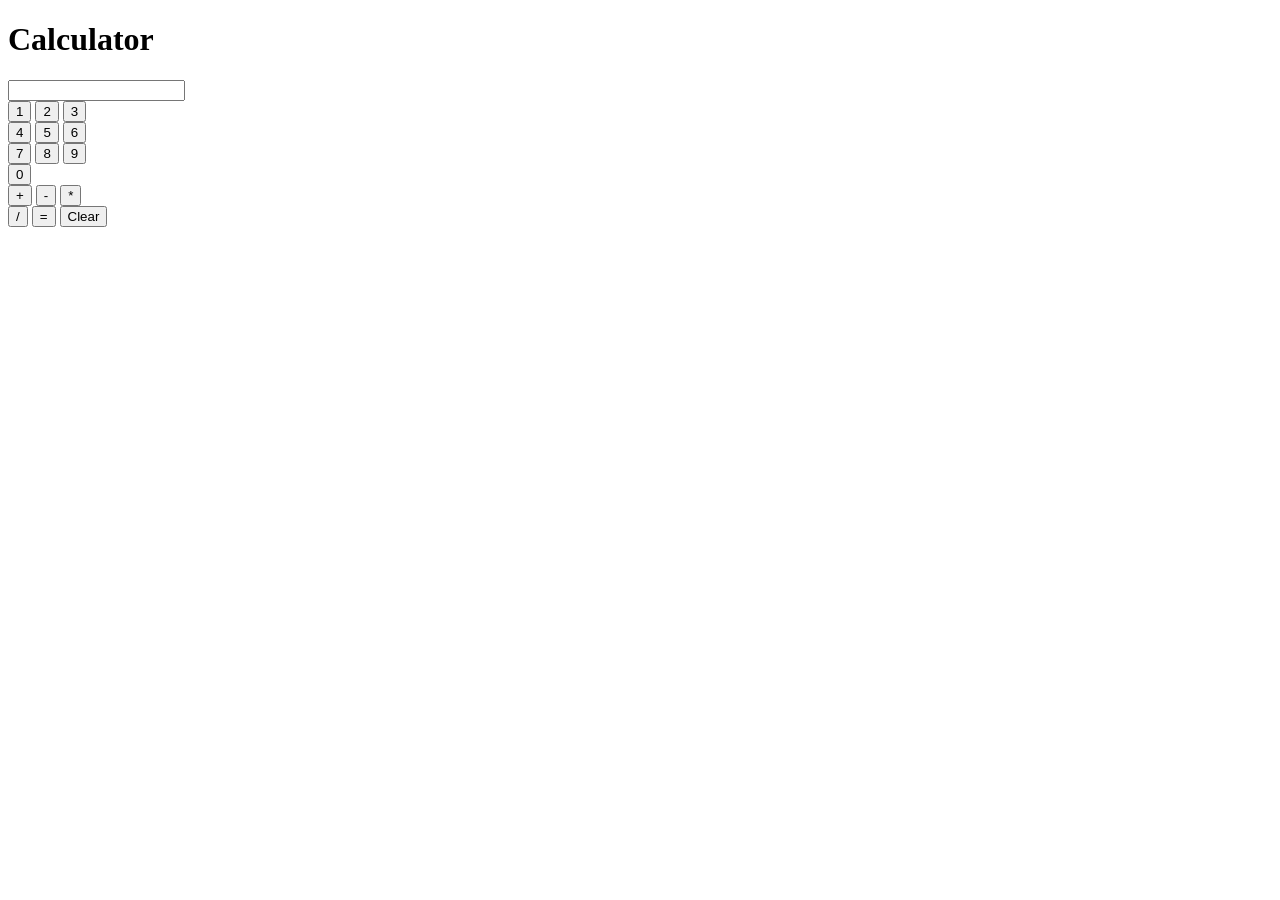
==== calulator-project.html @ 2109f804 "oops, forgot to start a repo. all buttons, input field created, function to populate input field wit" ====
<!DOCTYPE html>
<html>
  <head>
    <!-- <link rel="stylesheet" type="text/css" href="styles.css" /> -->
    <title>Page Title</title>
    <meta charset="UTF-8" />
  </head>
  <body>
    <h1>Calculator</h1>
    <div id="container">
      <input id="input" type= "text" value = "" />
      <br>
      <input type="button" id="one" value = "1" onclick = "insert(this)"></input>
      <input type="button" id="two" value = "2" onclick = "insert(this)"></input>
      <input type="button" id="three" value = "3" onclick = "insert(this)"></input>
      <br>
      <input type="button" id="four" value = "4" onclick = "insert(this)"></input>
      <input type="button" id="five" value = "5" onclick = "insert(this)"></input>
      <input type="button" id="six" value = "6" onclick = "insert(this)"></input>
      <br>
      <input type="button" id="seven" value = "7" onclick = "insert(this)"></input>
      <input type="button" id="eight" value = "8" onclick = "insert(this)"></input>
      <input type="button" id="nine" value = "9" onclick = "insert(this)"></input>
      <br>
      <input type="button" id="zero" value = "0" onclick = "insert(this)"></input>
      <br>
      <input type="button" id="add" value = "+" onclick = "operate(this)"></input>
      <input type="button" id="sub" value = "-" onclick = "operate(this)"></input>
      <input type="button" id="mult" value = "*" onclick = "operate(this)"></input>
      <br>
      <input type="button" id="divide" value = "/" onclick = "operate(this)"></input>
      <input type="button" id="equals" value = "=" onclick = "operate(this)"></input>
      <input type="button" id="clear" value = "Clear"></input>
      
    </div>
  </body>
  <script type="text/javascript" src="script.js"></script>
</html>
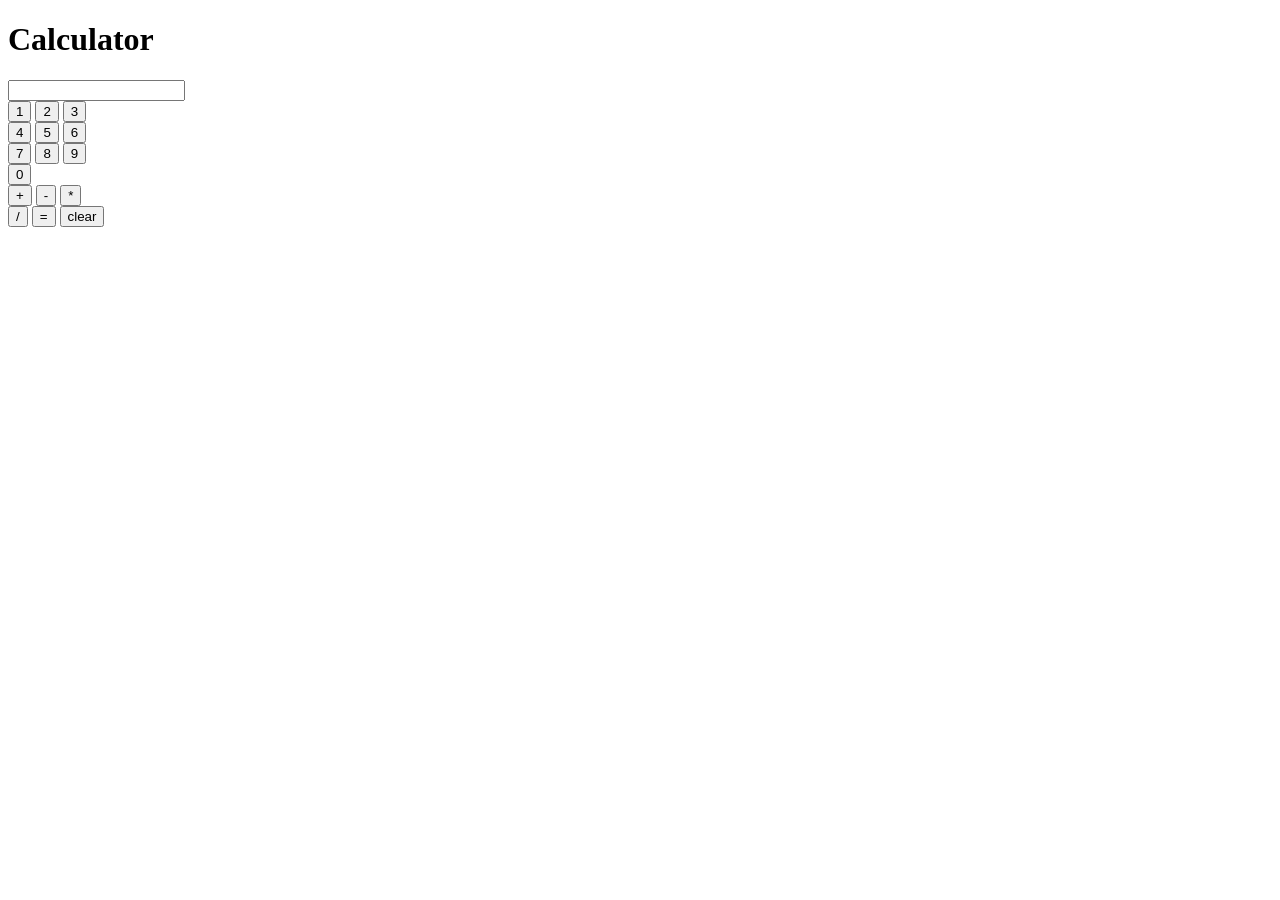
==== commit 03167d76: "change to form, allows reset/clear button" ====
--- a/calulator-project.html
+++ b/calulator-project.html
@@ -7,8 +7,8 @@
   </head>
   <body>
     <h1>Calculator</h1>
-    <div id="container">
-      <input id="input" type= "text" value = "" />
+    <form id="container">
+      <input id="input" type= "text" />
       <br>
       <input type="button" id="one" value = "1" onclick = "insert(this)"></input>
       <input type="button" id="two" value = "2" onclick = "insert(this)"></input>
@@ -30,9 +30,8 @@
       <br>
       <input type="button" id="divide" value = "/" onclick = "operate(this)"></input>
       <input type="button" id="equals" value = "=" onclick = "operate(this)"></input>
-      <input type="button" id="clear" value = "Clear"></input>
-      
-    </div>
+      <input type="reset" id="clear" value = "clear"></input>
+    </form>
   </body>
   <script type="text/javascript" src="script.js"></script>
 </html>
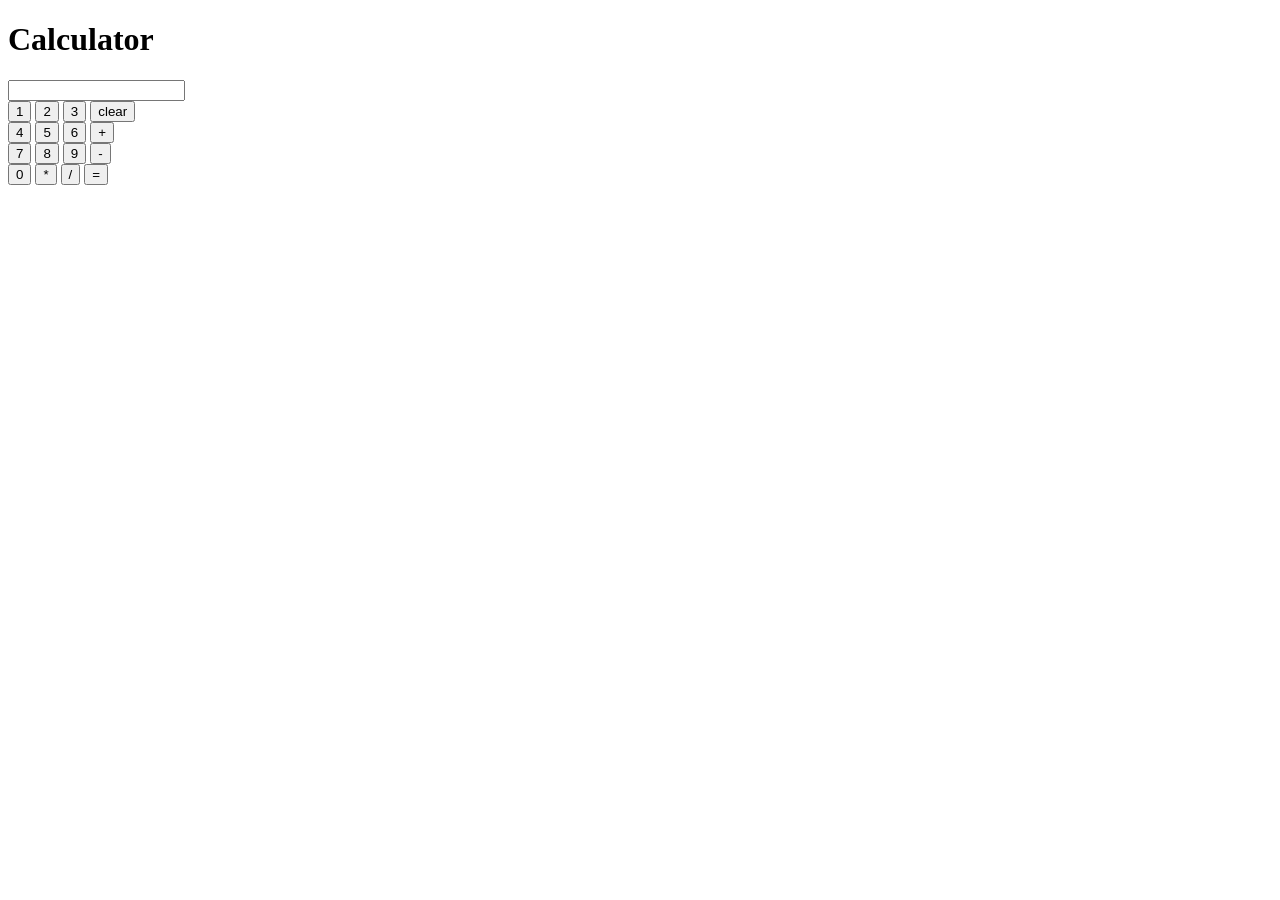
==== commit 744cb2ea: "move buttons around for better layout" ====
--- a/calulator-project.html
+++ b/calulator-project.html
@@ -13,24 +13,23 @@
       <input type="button" id="one" value = "1" onclick = "insert(this)"></input>
       <input type="button" id="two" value = "2" onclick = "insert(this)"></input>
       <input type="button" id="three" value = "3" onclick = "insert(this)"></input>
+      <input type="reset" id="clear" value = "clear"></input>
       <br>
       <input type="button" id="four" value = "4" onclick = "insert(this)"></input>
       <input type="button" id="five" value = "5" onclick = "insert(this)"></input>
       <input type="button" id="six" value = "6" onclick = "insert(this)"></input>
+      <input type="button" id="add" value = "+" onclick = "operate(this)"></input>
       <br>
       <input type="button" id="seven" value = "7" onclick = "insert(this)"></input>
       <input type="button" id="eight" value = "8" onclick = "insert(this)"></input>
       <input type="button" id="nine" value = "9" onclick = "insert(this)"></input>
+      <input type="button" id="sub" value = "-" onclick = "operate(this)"></input>
       <br>
       <input type="button" id="zero" value = "0" onclick = "insert(this)"></input>
-      <br>
-      <input type="button" id="add" value = "+" onclick = "operate(this)"></input>
-      <input type="button" id="sub" value = "-" onclick = "operate(this)"></input>
       <input type="button" id="mult" value = "*" onclick = "operate(this)"></input>
-      <br>
       <input type="button" id="divide" value = "/" onclick = "operate(this)"></input>
       <input type="button" id="equals" value = "=" onclick = "operate(this)"></input>
-      <input type="reset" id="clear" value = "clear"></input>
+      
     </form>
   </body>
   <script type="text/javascript" src="script.js"></script>
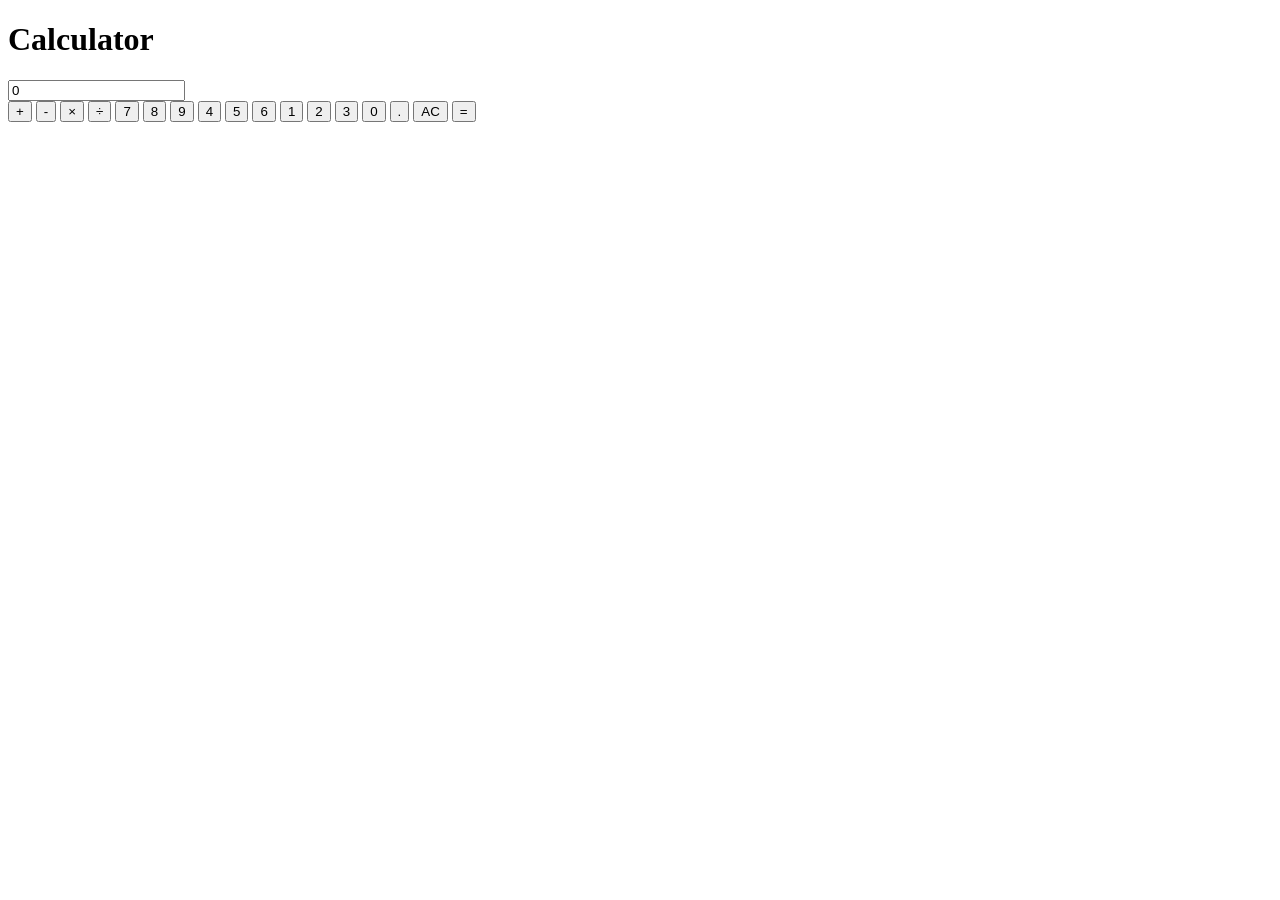
==== commit c32ca345: "started over, commented out old stuff incase. new approach as code was becoming unbearable to figure" ====
--- a/calulator-project.html
+++ b/calulator-project.html
@@ -7,8 +7,38 @@
   </head>
   <body>
     <h1>Calculator</h1>
-    <form id="container">
-      <input id="input" type= "text" />
+    <div class="calculator">
+      <input type="text" class="calcDisplay" value="0" placeholder="0" />
+
+      <div class="calcButts">
+        <button type="button" class="operator" value="+">+</button>
+        <button type="button" class="operator" value="-">-</button>
+        <button type="button" class="operator" value="*">&times;</button>
+        <button type="button" class="operator" value="/">&divide;</button>
+
+        <button type="button" value="7">7</button>
+        <button type="button" value="8">8</button>
+        <button type="button" value="9">9</button>
+
+        <button type="button" value="4">4</button>
+        <button type="button" value="5">5</button>
+        <button type="button" value="6">6</button>
+
+        <button type="button" value="1">1</button>
+        <button type="button" value="2">2</button>
+        <button type="button" value="3">3</button>
+
+        <button type="button" value="0">0</button>
+        <button type="button" class="decimal function" value=".">.</button>
+        <button type="button" class="allClear function" value="allClear">
+          AC
+        </button>
+
+        <button type="button" class="equal-sign operator" value="=">=</button>
+      </div>
+    </div>
+    <!-- <form id = "form" name = "form">
+      <input class = "input" type = "text" placeholder = "0" name = "displayResult" />
       <br>
       <input type="button" id="one" value = "1" onclick = "insert(this)"></input>
       <input type="button" id="two" value = "2" onclick = "insert(this)"></input>
@@ -18,19 +48,19 @@
       <input type="button" id="four" value = "4" onclick = "insert(this)"></input>
       <input type="button" id="five" value = "5" onclick = "insert(this)"></input>
       <input type="button" id="six" value = "6" onclick = "insert(this)"></input>
-      <input type="button" id="add" value = "+" onclick = "operate(this)"></input>
+      <input class = "operators" type = "button" id = "add" value = "+" onclick = "insert(this)"></input>
       <br>
       <input type="button" id="seven" value = "7" onclick = "insert(this)"></input>
       <input type="button" id="eight" value = "8" onclick = "insert(this)"></input>
       <input type="button" id="nine" value = "9" onclick = "insert(this)"></input>
-      <input type="button" id="sub" value = "-" onclick = "operate(this)"></input>
+      <input class = "operators" type="button" id="sub" value = "-" onclick = "insert(this)"></input>
       <br>
       <input type="button" id="zero" value = "0" onclick = "insert(this)"></input>
-      <input type="button" id="mult" value = "*" onclick = "operate(this)"></input>
-      <input type="button" id="divide" value = "/" onclick = "operate(this)"></input>
-      <input type="button" id="equals" value = "=" onclick = "operate(this)"></input>
+      <input class = "operators" type="button" id="mult" value = "*" onclick = "insert(this)"></input>
+      <input class = "operators" type="button" id="divide" value = "/" onclick = "insert(this)"></input>
+      <input class = "operators" type = "button" id = "equals" value = "=" onclick = "storeVal(input)" ></input>
       
-    </form>
+    </form> -->
   </body>
   <script type="text/javascript" src="script.js"></script>
 </html>
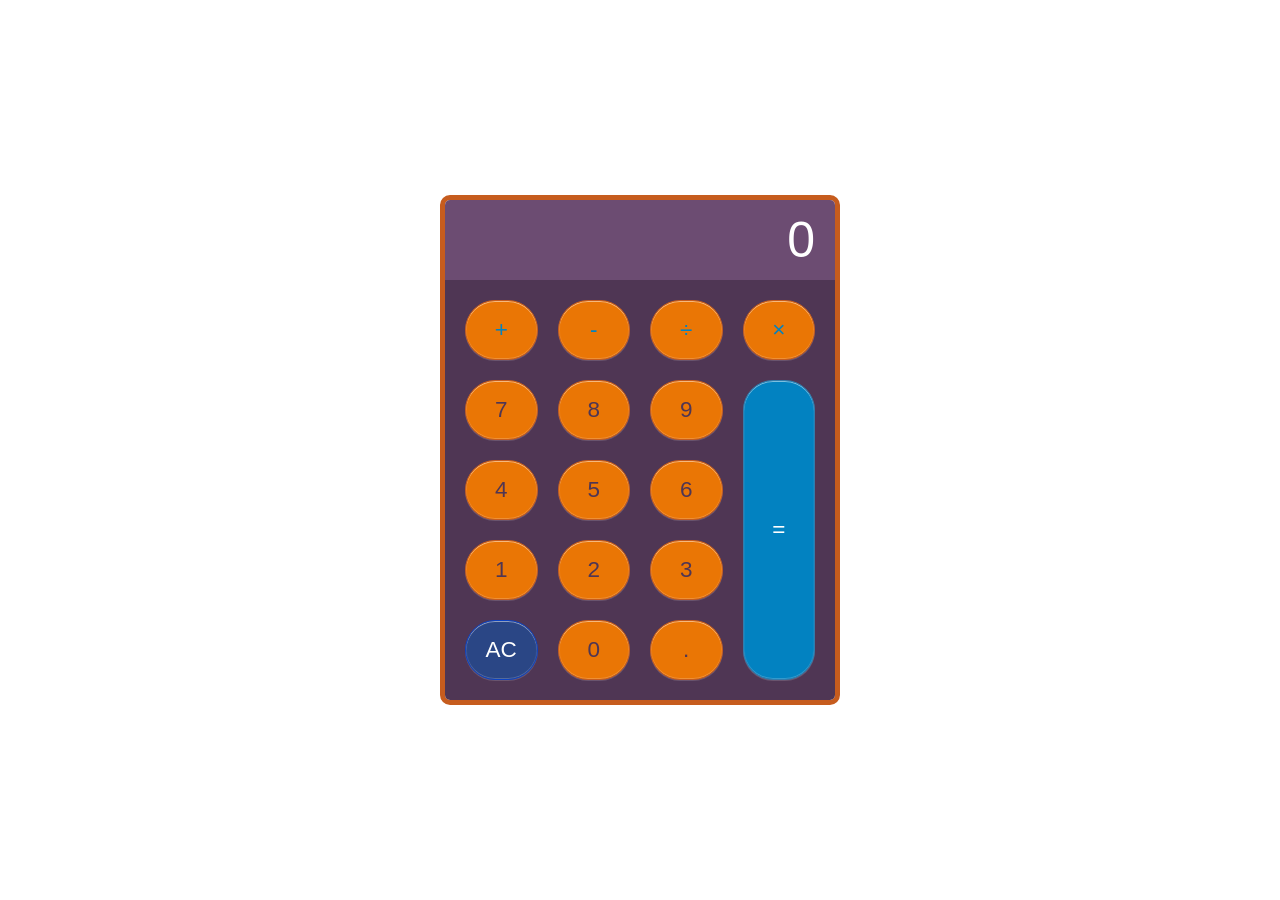
==== commit dd6c7562: "Styling completed" ====
--- a/calulator-project.html
+++ b/calulator-project.html
@@ -1,66 +1,42 @@
 <!DOCTYPE html>
 <html>
   <head>
-    <!-- <link rel="stylesheet" type="text/css" href="styles.css" /> -->
-    <title>Page Title</title>
+    <link rel="stylesheet" type="text/css" href="styles.css" />
+    <title>Calculator</title>
     <meta charset="UTF-8" />
   </head>
   <body>
-    <h1>Calculator</h1>
-    <div class="calculator">
+    <h1></h1>
+    <div class="calc">
       <input type="text" class="calcDisplay" value="0" placeholder="0" />
 
       <div class="calcButts">
         <button type="button" class="operator" value="+">+</button>
         <button type="button" class="operator" value="-">-</button>
+        <button type="button" class="operator" value="/">&divide;</button>
         <button type="button" class="operator" value="*">&times;</button>
-        <button type="button" class="operator" value="/">&divide;</button>
 
-        <button type="button" value="7">7</button>
-        <button type="button" value="8">8</button>
-        <button type="button" value="9">9</button>
+        <button type="button" class="number" value="7">7</button>
+        <button type="button" class="number" value="8">8</button>
+        <button type="button" class="number" value="9">9</button>
 
-        <button type="button" value="4">4</button>
-        <button type="button" value="5">5</button>
-        <button type="button" value="6">6</button>
+        <button type="button" class="number" value="4">4</button>
+        <button type="button" class="number" value="5">5</button>
+        <button type="button" class="number" value="6">6</button>
 
-        <button type="button" value="1">1</button>
-        <button type="button" value="2">2</button>
-        <button type="button" value="3">3</button>
-
-        <button type="button" value="0">0</button>
-        <button type="button" class="decimal function" value=".">.</button>
-        <button type="button" class="allClear function" value="allClear">
+        <button type="button" class="number" value="1">1</button>
+        <button type="button" class="number" value="2">2</button>
+        <button type="button" class="number" value="3">3</button>
+        <button type="button" class="allClearFunction" value="allClear">
           AC
         </button>
+        <button type="button" id="zero" value="0">0</button>
+
+        <button type="button" class="decimalFunction" value=".">.</button>
 
         <button type="button" class="equal-sign operator" value="=">=</button>
       </div>
     </div>
-    <!-- <form id = "form" name = "form">
-      <input class = "input" type = "text" placeholder = "0" name = "displayResult" />
-      <br>
-      <input type="button" id="one" value = "1" onclick = "insert(this)"></input>
-      <input type="button" id="two" value = "2" onclick = "insert(this)"></input>
-      <input type="button" id="three" value = "3" onclick = "insert(this)"></input>
-      <input type="reset" id="clear" value = "clear"></input>
-      <br>
-      <input type="button" id="four" value = "4" onclick = "insert(this)"></input>
-      <input type="button" id="five" value = "5" onclick = "insert(this)"></input>
-      <input type="button" id="six" value = "6" onclick = "insert(this)"></input>
-      <input class = "operators" type = "button" id = "add" value = "+" onclick = "insert(this)"></input>
-      <br>
-      <input type="button" id="seven" value = "7" onclick = "insert(this)"></input>
-      <input type="button" id="eight" value = "8" onclick = "insert(this)"></input>
-      <input type="button" id="nine" value = "9" onclick = "insert(this)"></input>
-      <input class = "operators" type="button" id="sub" value = "-" onclick = "insert(this)"></input>
-      <br>
-      <input type="button" id="zero" value = "0" onclick = "insert(this)"></input>
-      <input class = "operators" type="button" id="mult" value = "*" onclick = "insert(this)"></input>
-      <input class = "operators" type="button" id="divide" value = "/" onclick = "insert(this)"></input>
-      <input class = "operators" type = "button" id = "equals" value = "=" onclick = "storeVal(input)" ></input>
-      
-    </form> -->
   </body>
   <script type="text/javascript" src="script.js"></script>
 </html>
--- a/styles.css
+++ b/styles.css
@@ -0,0 +1,98 @@
+html {
+  font-size: 62.5%;
+  box-sizing: border-box;
+}
+
+*,
+*::before,
+*::after {
+  margin: 0;
+  padding: 0;
+  box-sizing: inherit;
+}
+
+.calc {
+  border: 5px solid #c65c1e;
+  border-radius: 10px;
+  position: absolute;
+  top: 50%;
+  left: 50%;
+  transform: translate(-50%, -50%);
+  width: 400px;
+}
+
+.calcDisplay {
+  width: 100%;
+  font-size: 5rem;
+  height: 80px;
+  border: none;
+  border-top-left-radius: 5px;
+  border-top-right-radius: 5px;
+  background-color: #6c4c72;
+  color: #fff;
+  text-align: right;
+  padding-right: 20px;
+  padding-left: 10px;
+}
+
+button {
+  height: 60px;
+  background-color: #ea7605;
+  border-radius: 30px;
+  border: 1px solid #c65c1e;
+  font-size: 2.25rem;
+  color: #4f3654;
+  box-shadow: inset 0 0 0 1px rgba(255, 255, 255, 0.05),
+    inset 0 1px 0 0 rgba(255, 255, 255, 0.45),
+    inset 0 -1px 0 0 rgba(255, 255, 255, 0.15),
+    0 1px 0 0 rgba(255, 255, 255, 0.15);
+}
+
+button:hover {
+  background-color: #fc840b;
+}
+
+.operator {
+  color: #0282c1;
+}
+
+.allClearFunction {
+  background-color: #2a4685;
+  border-color: #0c42c1;
+  color: #fff;
+}
+
+.allClearFunction:hover {
+  background-color: #3658a9;
+}
+
+.equal-sign {
+  background-color: #0282c1;
+  border-color: #337cac;
+  color: #fff;
+  height: 100%;
+  grid-area: 2 / 4 / 6 / 5;
+}
+
+.equal-sign:hover {
+  background-color: #4e9ed4;
+}
+
+.calcButts {
+  display: grid;
+  grid-template-columns: repeat(4, 1fr);
+  grid-gap: 20px;
+  padding: 20px;
+  border-bottom-left-radius: 5px;
+  border-bottom-right-radius: 5px;
+  background-color: #4f3654;
+}
+/* Color Theme
+#3f241b
+#4f3654
+#9e511d
+#ca6f3a
+#ea7605
+#0282c1
+#2a4685
+*/
